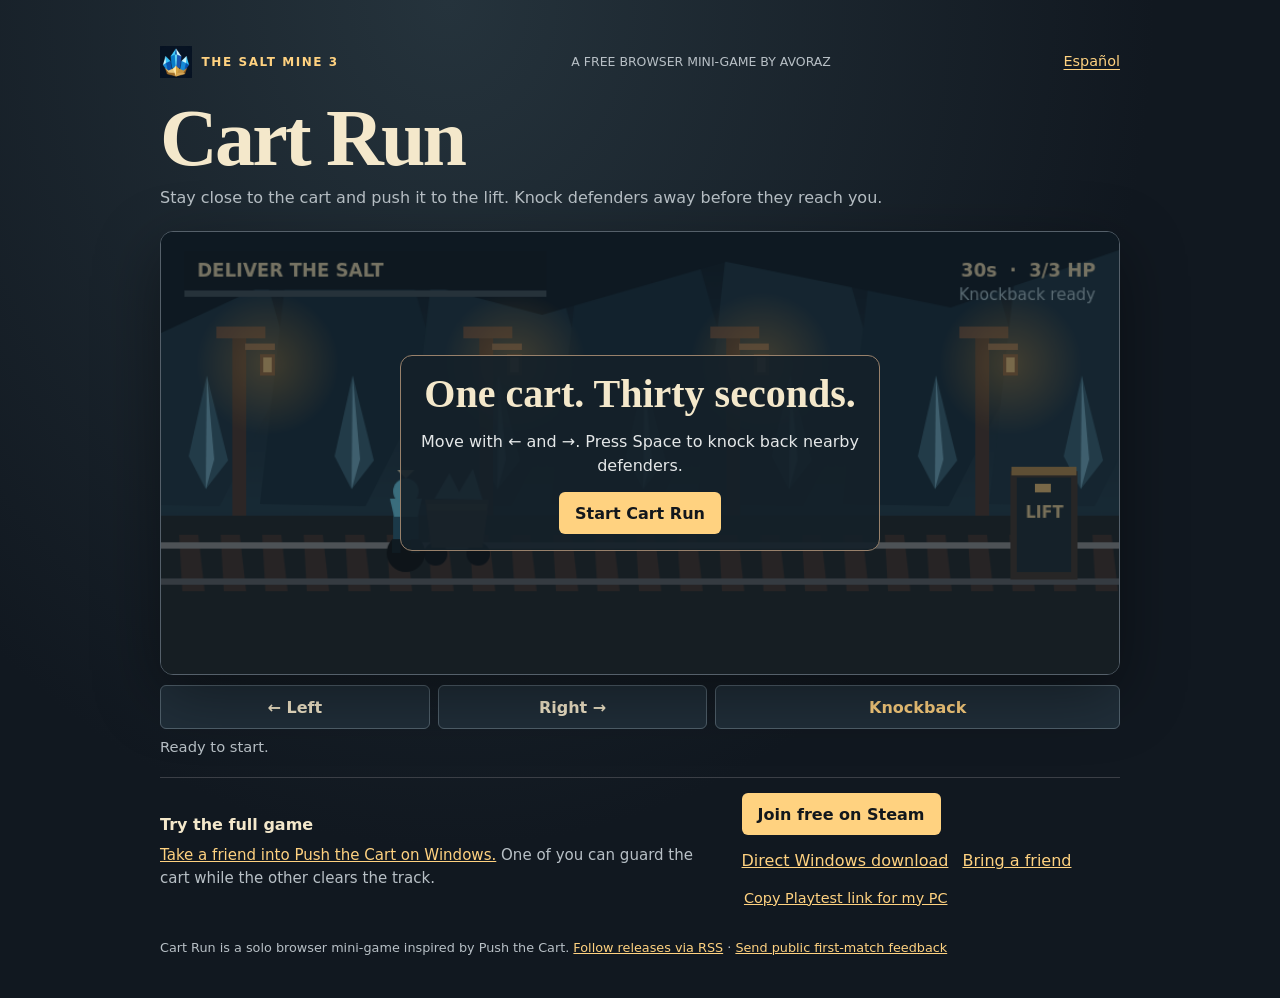
==== docs/index.html @ 1709ec1b "Guide Spanish players to their first relic and welcome Game16 players" ====
<!doctype html>
<html lang="en">
<meta charset="utf-8">
<meta name="viewport" content="width=device-width, initial-scale=1">
<meta name="description" content="Try a free 30-second cart battle in your browser. A solo mini-game inspired by The Salt Mine 3.">
<meta property="og:type" content="website">
<meta property="og:site_name" content="The Salt Mine 3 · Avoraz">
<meta property="og:title" content="Cart Run · The Salt Mine 3">
<meta property="og:description" content="Can you get the cart to the lift in thirty seconds? Try the free browser mini-game from Avoraz.">
<meta property="og:image" content="https://avoraz.com/media/brand/cart-run-share.jpg">
<meta property="og:image:width" content="1200">
<meta property="og:image:height" content="630">
<meta property="og:image:alt" content="Cart Run from The Salt Mine 3, with the cart and its escort on the browser game’s track">
<meta name="twitter:card" content="summary_large_image">
<meta name="twitter:title" content="Cart Run · The Salt Mine 3">
<meta name="twitter:image" content="https://avoraz.com/media/brand/cart-run-share.jpg">
<meta name="twitter:image:alt" content="A cart and its escort on the Cart Run track">
<link rel="icon" type="image/png" sizes="192x192" href="media/crystal-crest.png">
<title>Cart Run · The Salt Mine 3</title>
<style>
  :root{color-scheme:dark;--ink:#f4e8cb;--muted:#b8c0c6;--gold:#ffd280;--edge:#3b3f46;background:#111820;color:var(--ink);font:16px/1.5 system-ui,sans-serif}
  *{box-sizing:border-box}body{margin:0;background:radial-gradient(ellipse at 35% 0%,#25333c,#111820 60%)}a{color:var(--gold)}a:focus-visible,button:focus-visible{outline:2px solid white;outline-offset:4px}
  main{max-width:1040px;margin:auto;padding:clamp(16px,4vw,40px)}header{display:flex;align-items:center;justify-content:space-between;gap:12px}header a{text-decoration:none}header strong{letter-spacing:.13em;font-size:.75rem}header span{color:var(--muted);font-size:.78rem}
  h1{font:700 clamp(2.8rem,9vw,5rem)/.95 Georgia,serif;letter-spacing:-.035em;margin:.2em 0 .12em}p{margin:.45em 0}.intro{color:var(--muted)}.arena{position:relative;overflow:hidden;border:1px solid #55606a;margin-top:21px;border-radius:13px;background:#182630;box-shadow:0 20px 65px #0006}
  canvas{width:100%;height:auto;display:block;aspect-ratio:900/416}canvas:focus-visible{outline:2px solid var(--gold);outline-offset:-3px}.overlay{position:absolute;inset:0;display:grid;place-items:center;text-align:center;background:#0a131a8c;padding:6px}.overlay[hidden]{display:none}.overlay>div{max-width:30rem;padding:16px 20px;background:#142029e8;border:1px solid #98816b;border-radius:12px}
  h2{font:700 clamp(1.35rem,5vw,2.5rem)/1.1 Georgia,serif;margin:0 0 .36em}.overlay p{font-size:clamp(.8rem,2.6vw,1rem);color:#e4e7e8}
  button,.cta{font:700 1rem system-ui;color:#12171c;background:var(--gold);border:0;border-radius:6px;padding:.72rem 1rem;cursor:pointer;text-decoration:none;display:inline-block;touch-action:manipulation}button:hover,.cta:hover{background:#ffe4a8}button:active{transform:translateY(2px)}.overlay button{margin-top:.42rem}
  .result-actions [hidden],.win-steam{display:none}
  .overlay.is-result .result-actions{display:flex;flex-wrap:wrap;align-items:stretch;justify-content:center;gap:8px;margin-top:.65rem}
  .overlay.is-result .win-steam{display:grid;place-items:center}
  .overlay.is-result:not(.is-victory) .win-steam{color:var(--gold);background:#202e39;border:1px solid #887955}
  .overlay.is-result .result-actions button{margin:0}
  .overlay.is-victory .result-actions button,#share-challenge,.win-download{color:var(--ink);background:#202e39;border:1px solid #657480}
  .overlay.is-victory .result-actions button:hover,#share-challenge:hover,.win-download:hover{background:#354754}
  .challenge-fallback{margin-top:.6rem;text-align:left;font-size:.84rem}
  .challenge-fallback input{display:block;width:100%;min-width:0;margin-top:.25rem;padding:.45rem;border:1px solid #657480;border-radius:5px;background:#101820;color:var(--ink);font:inherit}
  .overlay.is-result:has(.challenge-fallback:not([hidden])){position:relative;inset:auto}
  .controls{display:grid;grid-template-columns:1fr 1fr 1.5fr;gap:8px;margin-top:10px}.controls button{color:var(--ink);background:#202e39;border:1px solid #50606b;touch-action:none;user-select:none}.controls button:last-child{color:var(--gold)}.controls button:active{background:#455260}.status{min-height:1.5em;color:var(--muted);font-size:.92rem}
  .phone-hud{display:none;color:var(--ink);font-size:.88rem;font-variant-numeric:tabular-nums}.phone-hud span:last-child{color:var(--gold)}
  .after{display:flex;align-items:center;justify-content:space-between;gap:15px;border-top:1px solid var(--edge);margin-top:19px;padding-top:15px}.after p{color:var(--muted);font-size:.94rem}.after nav{display:flex;align-items:center;gap:14px;flex-wrap:wrap}footer{margin-top:22px;font-size:.8rem;color:var(--muted)}
  @media(max-width:630px){.after{align-items:flex-start;flex-direction:column}.overlay>div{padding:6px 8px}.overlay h2{margin-bottom:.16em}.overlay p{margin:.25em 0}header span{display:none}.phone-hud{display:flex;justify-content:space-between;gap:10px;margin:.4rem 0}.controls{margin-top:5px}}
  @media(max-width:630px){
    .overlay.is-result{position:relative;inset:auto}
    .overlay.is-result>div{width:100%}
  }
  @media(max-width:480px){
    .overlay.is-result .result-actions{gap:6px;margin-top:.4rem}
    .overlay.is-result .result-actions>*{font-size:.84rem;line-height:1.15;padding:.3rem .6rem;min-height:44px}
    .overlay.is-victory .win-download{display:grid;place-items:center}
  }
  @media(max-width:360px){
    .overlay{position:relative;inset:auto}
    .overlay>div{width:100%}
  }
  @media(max-width:319px){
    .overlay.is-result .result-actions>*{font-size:.78rem;padding-inline:.4rem}
    .controls{grid-template-columns:repeat(2,minmax(0,1fr)) minmax(0,1.5fr)}
    .controls button{font-size:.82rem;padding-inline:.45rem}
  }
  @media(prefers-reduced-motion:reduce){button:active{transform:none}}
  header a{display:inline-flex;align-items:center;gap:.6rem;min-height:44px}
  .pc-route{margin:.45rem 0 0;font-size:.9rem}
  .pc-route a{display:inline-block;padding:.45rem .15rem}
  .pc-route a[hidden],.pc-route button[hidden]{display:none}
  .pc-route button{background:none;color:var(--gold);font:inherit;text-decoration:underline;padding:.45rem .15rem;margin:0}
  .pc-route label{display:block;margin:.25rem 0;color:var(--ink)}
  .pc-route input{display:block;width:100%;padding:.5rem;color:var(--ink);background:#142029;border:1px solid #657480;border-radius:5px}
  .pc-route .pc-feedback{display:block;color:var(--muted)}
  #overlay:has(.pc-manual:not([hidden])){position:relative;inset:auto}
  #language{font-size:.9rem;text-decoration:underline;text-underline-offset:3px}
  #pc-language{font-size:.85rem;margin-top:.4rem}
</style>
<main>
  <header><a href="https://avoraz.com/"><img src="media/crystal-crest.png" width="32" height="32" alt=""><strong>THE SALT MINE 3</strong></a><span data-es="UN MINIJUEGO GRATIS DE AVORAZ">A FREE BROWSER MINI-GAME BY AVORAZ</span><a id="language" lang="es" hreflang="es" href="?lang=es">Español</a></header>
  <h1>Cart Run</h1>
  <p class="intro" data-es="Escolta la vagoneta hasta el ascensor. Cuando se acerquen los defensores, empújalos para abrirte paso.">Stay close to the cart and push it to the lift. Knock defenders away before they reach you.</p>
  <p id="jp-controls" lang="ja" hidden>「Start Cart Run」で開始。← → でトロッコに寄り添い、敵が近づいたらスペースキーで押し返そう。スマホでは画面の矢印と「Knockback」をタップ。</p>
  <section class="arena" aria-label="Cart Run game" data-es-label="Partida de Cart Run">
    <canvas id="mine" width="900" height="416" tabindex="0" aria-label="Cobalt player, salt cart, and Ember defenders on the mine track" data-es-label="Jugador de Cobalto, vagoneta de sal y defensores de Brasa en las vías de la mina"></canvas>
    <div id="overlay" class="overlay"><div>
      <h2 id="headline" data-es="Una vagoneta. Treinta segundos.">One cart. Thirty seconds.</h2>
      <p id="hint" data-es="Muévete con ← y →. Pulsa Espacio para empujar a los defensores cercanos.">Move with ← and →. Press Space to knock back nearby defenders.</p>
      <div class="result-actions">
        <button id="start-btn" type="button" aria-describedby="hint" data-es="Jugar">Start Cart Run</button>
        <button id="share-challenge" type="button" hidden data-es="Reta a alguien">Challenge a friend</button>
        <a id="win-steam" class="cta win-steam" href="https://store.steampowered.com/app/5578970/The_Salt_Mine_3/?utm_source=cart_run&amp;utm_medium=browser_game&amp;utm_campaign=steam_playtest_launch&amp;utm_content=victory#game_area_purchase" target="_blank" rel="noopener" data-es="Jugar gratis en Steam">Join free on Steam</a>
        <a id="win-download" class="cta win-download" href="https://avoraz.com/download?utm_source=cart_run&amp;utm_medium=browser_game&amp;utm_campaign=cart_run_win" target="_blank" rel="noopener" hidden data-es="Descarga para Windows">Direct Windows download</a>
      </div>
      <div id="challenge-fallback" class="challenge-fallback" hidden>
        <label for="challenge-url" data-es="Copia este enlace al reto">Copy this challenge link</label>
        <input id="challenge-url" type="url" readonly>
      </div>
      <div id="result-pc-route"></div>
    </div></div>
  </section>
  <p class="phone-hud"><span id="phone-status">30s · 3/3 HP</span><span id="phone-pulse" data-es="Empujón listo">Knockback ready</span></p>
  <div class="controls" aria-label="Touch and mouse controls" data-es-label="Controles táctiles y de ratón">
    <button id="left" type="button" aria-label="Move left" data-es-label="Mover a la izquierda" data-es="← Izquierda">← Left</button>
    <button id="right" type="button" aria-label="Move right" data-es-label="Mover a la derecha" data-es="Derecha →">Right →</button>
    <button id="pulse" type="button" data-es="Empujón">Knockback</button>
  </div>
  <p id="status" class="status" aria-live="polite" data-es="Todo listo.">Ready to start.</p>
  <div class="after">
    <div><strong data-es="¿Y si escoltáis la vagoneta juntos?">Try the full game</strong><p><a href="https://avoraz.com/play/push-the-cart?utm_source=cart_run" target="_blank" rel="noopener" data-es="Prueba el modo de escolta en Windows con un amigo.">Take a friend into Push the Cart on Windows.</a> <span data-es="Uno protege la vagoneta mientras el otro despeja las vías.">One of you can guard the cart while the other clears the track.</span></p></div>
    <div id="page-pc-route">
      <nav aria-label="Full Windows game" data-es-label="Juego completo para Windows"><a id="page-steam" class="cta" href="https://store.steampowered.com/app/5578970/The_Salt_Mine_3/?utm_source=cart_run&amp;utm_medium=browser_game&amp;utm_campaign=steam_playtest_launch&amp;utm_content=page#game_area_purchase" target="_blank" rel="noopener" data-es="Jugar gratis en Steam">Join free on Steam</a><a href="https://avoraz.com/download?utm_campaign=first_players" target="_blank" rel="noopener" data-es="Descarga para Windows">Direct Windows download</a><a id="friend-link" href="play-together.html" data-es="Invitar a un amigo">Bring a friend</a></nav>
      <div id="pc-route" class="pc-route">
        <a id="steam-install" href="steam://install/5579000" hidden data-es="¿Ya te uniste? Instálalo en Steam">Already joined? Install in Steam</a>
        <a id="steam-play" href="steam://rungameid/5579000" hidden data-es="¿Ya lo instalaste? Abrir el juego">Already installed? Play now</a>
        <button id="send-pc" type="button" hidden data-es="Enviar la prueba a mi PC">Send the Playtest to my PC</button>
        <span id="pc-feedback" class="pc-feedback" role="status"></span>
        <div id="pc-manual" class="pc-manual" hidden><label for="pc-url" data-es="Copia el enlace y ábrelo en tu PC">Copy this link and open it on your PC</label><input id="pc-url" type="url" readonly></div>
      </div>
    </div>
  </div>
  <p id="pc-language" lang="es" hidden>El juego completo para Windows está en inglés. ¿Prefieres explorar? <a id="orchard-guide" href="primera-mision.html" target="_blank" rel="noopener">Consigue tu primera reliquia con Nell</a>.</p>
  <footer><span data-es="Cart Run es un minijuego para una persona inspirado en el modo de escolta del juego completo.">Cart Run is a solo browser mini-game inspired by Push the Cart.</span> <a href="https://tavoraz.itch.io/the-salt-mine-3/devlog.rss" data-es="Novedades por RSS">Follow releases via RSS</a> · <a href="https://github.com/Tavoraz/The-Salt-Mine-3-Downloads/issues/new/choose" data-es="Comentar mi primera partida">Send public first-match feedback</a></footer>
</main>
<script src="cart-run.js?v=orchard-1"></script>
</html>
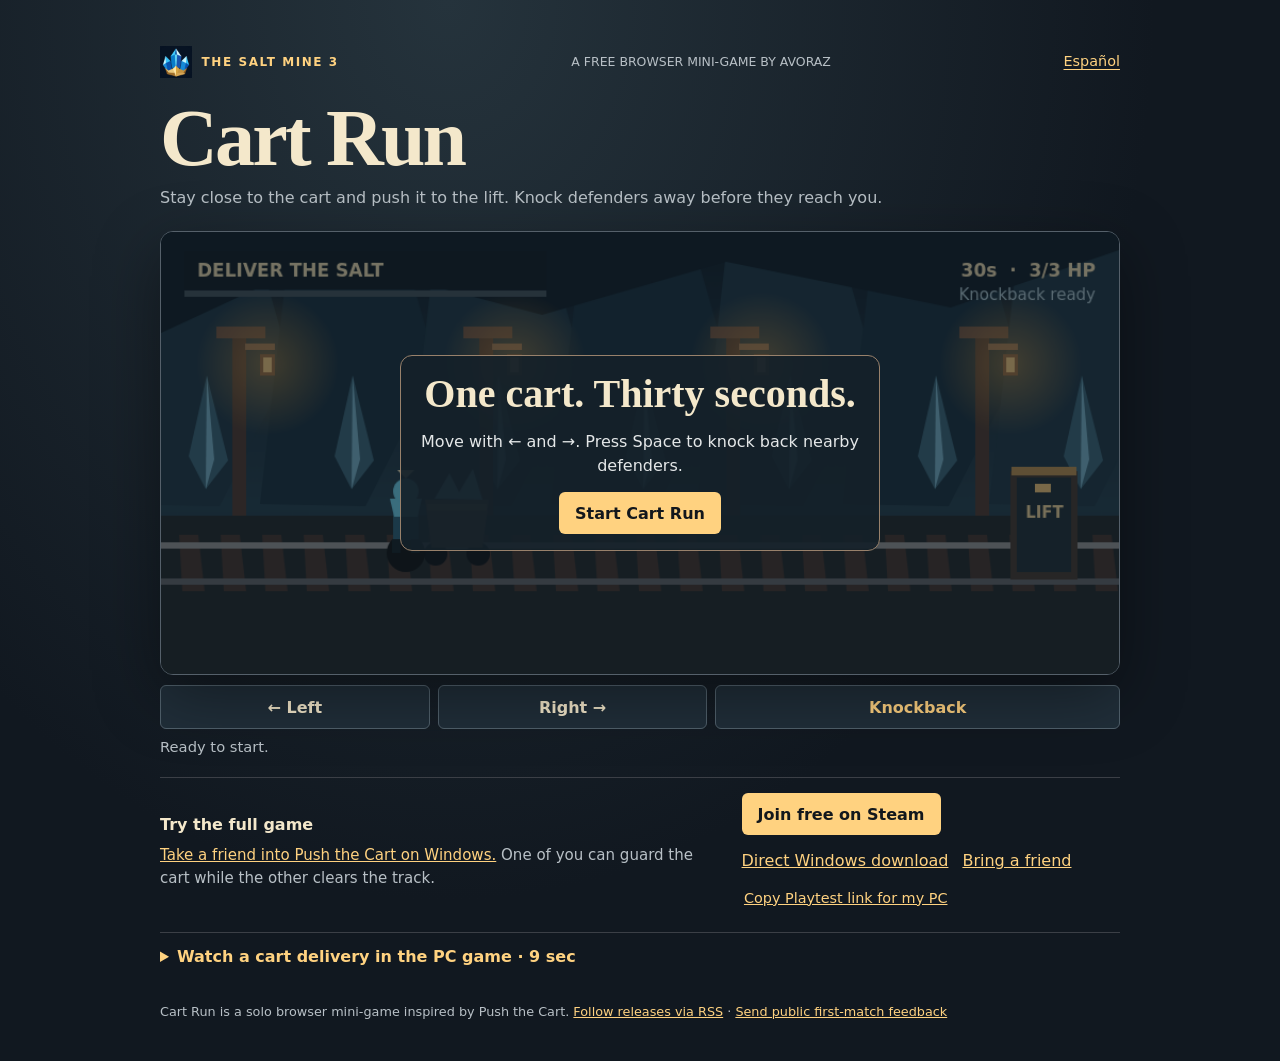
==== commit cef00381: "Show the cart delivery and invite browser players into their first Steam match" ====
--- a/docs/index.html
+++ b/docs/index.html
@@ -69,6 +69,11 @@
   #overlay:has(.pc-manual:not([hidden])){position:relative;inset:auto}
   #language{font-size:.9rem;text-decoration:underline;text-underline-offset:3px}
   #pc-language{font-size:.85rem;margin-top:.4rem}
+  #watch-cart{border-block-start:1px solid var(--edge);margin-block:1rem;scroll-margin-block:1rem}
+  #watch-cart summary{cursor:pointer;color:var(--gold);padding:.7rem 0;font-weight:650}
+  #watch-cart summary:focus-visible{outline:2px solid var(--gold);outline-offset:2px}
+  #watch-cart video{display:block;width:100%;max-width:48rem;height:auto;background:#080d11;border-radius:5px}
+  #watch-cart p{max-width:65ch;margin:.55rem 0;color:var(--muted)}
 </style>
 <main>
   <header><a href="https://avoraz.com/"><img src="media/crystal-crest.png" width="32" height="32" alt=""><strong>THE SALT MINE 3</strong></a><span data-es="UN MINIJUEGO GRATIS DE AVORAZ">A FREE BROWSER MINI-GAME BY AVORAZ</span><a id="language" lang="es" hreflang="es" href="?lang=es">Español</a></header>
@@ -113,6 +118,17 @@
       </div>
     </div>
   </div>
+  <details id="watch-cart">
+    <summary data-es="Ver una entrega en el juego de PC · 9 s">Watch a cart delivery in the PC game · 9 sec</summary>
+    <video controls playsinline preload="none" width="960" height="540" poster="media/clear-the-tracks.webp" aria-label="Vessa clears the tracks" data-es-label="Vessa despeja las vías" aria-describedby="clip-caption">
+      <source src="media/clear-the-tracks.mp4" type="video/mp4">
+      <track kind="captions" src="media/clear-the-tracks.en.vtt" srclang="en" label="English">
+      <track kind="captions" src="media/clear-the-tracks.es.vtt" srclang="es" label="Español">
+      <a href="media/clear-the-tracks.mp4" data-es="Ver el vídeo">Watch the video</a>
+    </video>
+    <p id="clip-caption" data-es="Vessa hace estallar su barril junto a un rival. La vagoneta de cristales llega al elevador. Partida preparada con un rival de prueba, controles programados y audio del juego editado. Los nuevos efectos se muestran en una versión en desarrollo.">Vessa sets off her keg beside a defender. The crystal cart reaches the lift. Staged gameplay with a test opponent, scripted inputs and edited game audio. The new effects are shown in a development build.</p>
+    <p><a href="https://store.steampowered.com/app/5578970/The_Salt_Mine_3/?utm_source=cart_run&amp;utm_medium=browser_game&amp;utm_campaign=steam_playtest_launch&amp;utm_content=cart_delivery_clip#game_area_purchase" target="_blank" rel="noopener" data-es="Juega a Push the Cart en la prueba gratuita de Steam">Play Push the Cart in the free Steam Playtest</a></p>
+  </details>
   <p id="pc-language" lang="es" hidden>El juego completo para Windows está en inglés. ¿Prefieres explorar? <a id="orchard-guide" href="primera-mision.html" target="_blank" rel="noopener">Consigue tu primera reliquia con Nell</a>.</p>
   <footer><span data-es="Cart Run es un minijuego para una persona inspirado en el modo de escolta del juego completo.">Cart Run is a solo browser mini-game inspired by Push the Cart.</span> <a href="https://tavoraz.itch.io/the-salt-mine-3/devlog.rss" data-es="Novedades por RSS">Follow releases via RSS</a> · <a href="https://github.com/Tavoraz/The-Salt-Mine-3-Downloads/issues/new/choose" data-es="Comentar mi primera partida">Send public first-match feedback</a></footer>
 </main>
